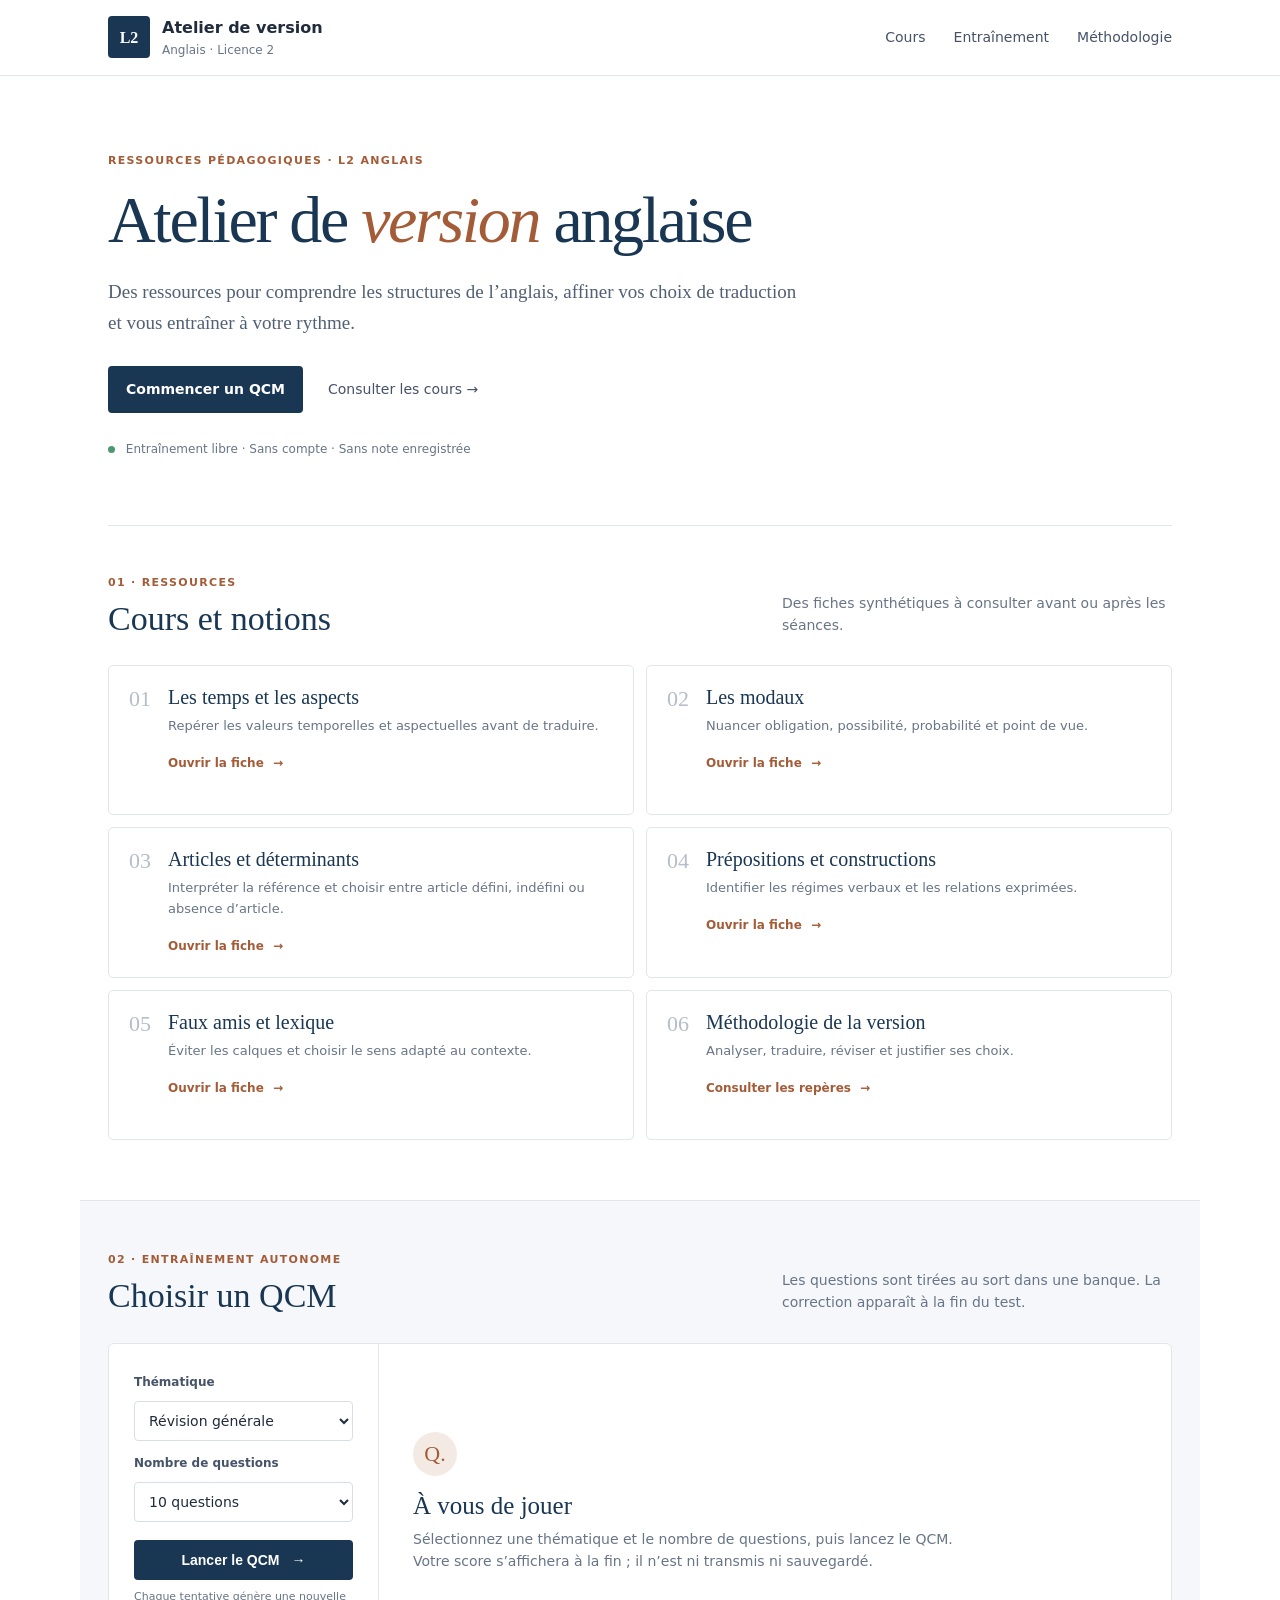
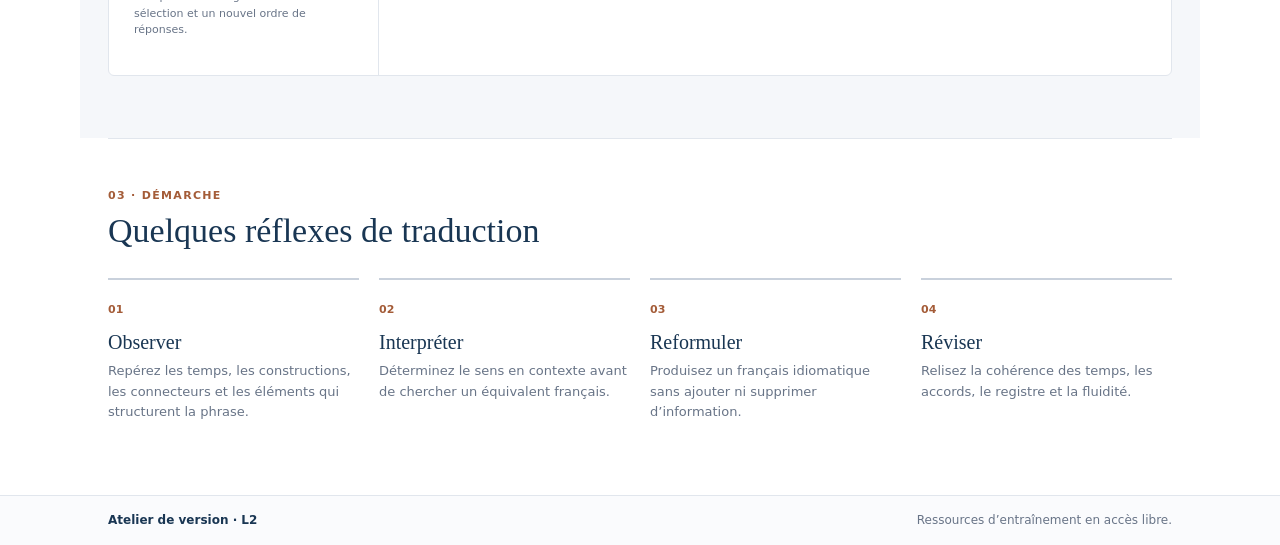
==== index.html @ 43876820 "move files" ====
<!doctype html>
<html lang="fr">
<head>
  <meta charset="utf-8">
  <meta name="viewport" content="width=device-width, initial-scale=1">
  <meta name="description" content="Ressources et entraînement à la version anglaise — Licence 2.">
  <title>Atelier de version anglaise — L2</title>
  <link rel="stylesheet" href="assets/styles.css">
</head>
<body>
  <header class="site-header">
    <div class="header-inner">
      <a class="brand" href="index.html" aria-label="Accueil">
        <span class="brand-mark">L2</span>
        <span><strong>Atelier de version</strong><small>Anglais · Licence 2</small></span>
      </a>
      <nav aria-label="Navigation principale">
        <a href="#cours">Cours</a>
        <a href="#entrainement">Entraînement</a>
        <a href="#methode">Méthodologie</a>
      </nav>
    </div>
  </header>

  <main>
    <section class="hero">
      <div class="eyebrow">Ressources pédagogiques · L2 anglais</div>
      <h1>Atelier de <em>version</em> anglaise</h1>
      <p class="hero-lead">Des ressources pour comprendre les structures de l’anglais, affiner vos choix de traduction et vous entraîner à votre rythme.</p>
      <div class="hero-actions">
        <a class="button button-primary" href="#entrainement">Commencer un QCM</a>
        <a class="text-link" href="#cours">Consulter les cours <span aria-hidden="true">→</span></a>
      </div>
      <div class="hero-note"><span class="status-dot"></span> Entraînement libre · Sans compte · Sans note enregistrée
      </div>
    </section>

    <section class="section" id="cours">
      <div class="section-heading">
        <div><div class="eyebrow">01 · Ressources</div><h2>Cours et notions</h2></div>
        <p>Des fiches synthétiques à consulter avant ou après les séances.</p>
      </div>
      <div class="course-grid" id="course-list">
        <article class="course-card"><span class="course-number">01</span><div><h3>Les temps et les aspects</h3><p>Repérer les valeurs temporelles et aspectuelles avant de traduire.</p><a href="cours/temps-aspects.html">Ouvrir la fiche <span>→</span></a></div></article>
        <article class="course-card"><span class="course-number">02</span><div><h3>Les modaux</h3><p>Nuancer obligation, possibilité, probabilité et point de vue.</p><a href="cours/modaux.html">Ouvrir la fiche <span>→</span></a></div></article>
        <article class="course-card"><span class="course-number">03</span><div><h3>Articles et déterminants</h3><p>Interpréter la référence et choisir entre article défini, indéfini ou absence d’article.</p><a href="cours/articles.html">Ouvrir la fiche <span>→</span></a></div></article>
        <article class="course-card"><span class="course-number">04</span><div><h3>Prépositions et constructions</h3><p>Identifier les régimes verbaux et les relations exprimées.</p><a href="cours/prepositions.html">Ouvrir la fiche <span>→</span></a></div></article>
        <article class="course-card"><span class="course-number">05</span><div><h3>Faux amis et lexique</h3><p>Éviter les calques et choisir le sens adapté au contexte.</p><a href="cours/faux-amis.html">Ouvrir la fiche <span>→</span></a></div></article>
        <article class="course-card"><span class="course-number">06</span><div><h3>Méthodologie de la version</h3><p>Analyser, traduire, réviser et justifier ses choix.</p><a href="#methode">Consulter les repères <span>→</span></a></div></article>
      </div>
    </section>

    <section class="section practice-section" id="entrainement">
      <div class="section-heading">
        <div><div class="eyebrow">02 · Entraînement autonome</div><h2>Choisir un QCM</h2></div>
        <p>Les questions sont tirées au sort dans une banque. La correction apparaît à la fin du test.</p>
      </div>
      <div class="quiz-panel">
        <div class="quiz-controls">
          <label for="category">Thématique</label>
          <select id="category">
            <option value="all">Révision générale</option>
            <option value="tenses">Temps et aspects</option>
            <option value="modals">Modaux</option>
            <option value="articles">Articles</option>
            <option value="prepositions">Prépositions</option>
            <option value="false-friends">Faux amis</option>
          </select>
          <label for="question-count">Nombre de questions</label>
          <select id="question-count">
            <option value="5">5 questions</option>
            <option value="10" selected>10 questions</option>
            <option value="15">15 questions</option>
            <option value="20">20 questions</option>
          </select>
          <button class="button button-primary full-width" id="start-quiz">Lancer le QCM <span aria-hidden="true">→</span></button>
          <p class="small muted">Chaque tentative génère une nouvelle sélection et un nouvel ordre de réponses.</p>
        </div>
        <div class="quiz-intro" id="quiz-area" aria-live="polite">
          <div class="quiz-icon">Q.</div>
          <h3>À vous de jouer</h3>
          <p>Sélectionnez une thématique et le nombre de questions, puis lancez le QCM. Votre score s’affichera à la fin ; il n’est ni transmis ni sauvegardé.</p>
        </div>
      </div>
    </section>

    <section class="section method-section" id="methode">
      <div class="section-heading">
        <div><div class="eyebrow">03 · Démarche</div><h2>Quelques réflexes de traduction</h2></div>
      </div>
      <div class="method-grid">
        <article><span>01</span><h3>Observer</h3><p>Repérez les temps, les constructions, les connecteurs et les éléments qui structurent la phrase.</p></article>
        <article><span>02</span><h3>Interpréter</h3><p>Déterminez le sens en contexte avant de chercher un équivalent français.</p></article>
        <article><span>03</span><h3>Reformuler</h3><p>Produisez un français idiomatique sans ajouter ni supprimer d’information.</p></article>
        <article><span>04</span><h3>Réviser</h3><p>Relisez la cohérence des temps, les accords, le registre et la fluidité.</p></article>
      </div>
    </section>
  </main>

  <footer>
    <div class="footer-inner"><strong>Atelier de version · L2</strong><span>Ressources d’entraînement en accès libre.</span></div>
  </footer>
  <script src="assets/app.js"></script>
</body>
</html>
---- assets/styles.css ----
:root{--ink:#202b3c;--muted:#687487;--line:#e1e6ed;--paper:#fff;--wash:#f5f7fa;--navy:#193653;--accent:#a45c38;--accent-dark:#82472b;--serif:Georgia,"Times New Roman",serif;--sans:system-ui,-apple-system,BlinkMacSystemFont,"Segoe UI",sans-serif}
*{box-sizing:border-box}html{scroll-behavior:smooth}body{margin:0;background:var(--paper);color:var(--ink);font-family:var(--sans);line-height:1.6}.site-header{border-bottom:1px solid var(--line);background:#fff}.header-inner,.footer-inner{max-width:1120px;margin:auto;padding:15px 28px;display:flex;align-items:center;justify-content:space-between;gap:24px}.brand{display:flex;align-items:center;gap:12px;text-decoration:none;color:var(--ink)}.brand-mark{width:42px;height:42px;display:grid;place-items:center;background:var(--navy);color:#fff;font-family:var(--serif);font-weight:bold;border-radius:4px}.brand strong,.brand small{display:block}.brand small{font-size:12px;color:var(--muted)}nav{display:flex;gap:28px}nav a,.text-link{font-size:14px;color:#455267;text-decoration:none}nav a:hover,.text-link:hover{color:var(--accent)}main{max-width:1120px;margin:auto;padding:0 28px}.hero{padding:76px 0 66px;max-width:780px}.eyebrow{text-transform:uppercase;letter-spacing:.12em;font-size:11px;font-weight:750;color:var(--accent)}h1,h2,h3,p{margin-top:0}h1{font:normal clamp(42px,6vw,66px)/1.08 var(--serif);letter-spacing:-.035em;margin:15px 0 20px;color:var(--navy)}h1 em{color:var(--accent);font-style:italic}.hero-lead{font:19px/1.65 var(--serif);color:#526075;max-width:690px;margin-bottom:28px}.hero-actions{display:flex;align-items:center;gap:25px;flex-wrap:wrap}.button{border:0;border-radius:4px;padding:12px 18px;font-weight:650;font-size:14px;cursor:pointer;text-decoration:none;display:inline-flex;align-items:center;justify-content:center;gap:12px}.button-primary{background:var(--navy);color:#fff}.button-primary:hover{background:#274d70}.hero-note{margin-top:27px;color:var(--muted);font-size:12px}.status-dot{display:inline-block;width:7px;height:7px;background:#4b9871;border-radius:50%;margin-right:7px}.section{padding:48px 0 60px;border-top:1px solid var(--line)}.section-heading{display:flex;justify-content:space-between;align-items:end;gap:32px;margin-bottom:26px}.section-heading h2{font:normal 34px/1.2 var(--serif);color:var(--navy);margin:7px 0 0}.section-heading>p{max-width:390px;color:var(--muted);font-size:14px;margin:0 0 3px}.course-grid{display:grid;grid-template-columns:repeat(2,minmax(0,1fr));gap:12px}.course-card{border:1px solid var(--line);border-radius:5px;padding:20px;display:flex;gap:17px;min-height:150px}.course-number{font:22px var(--serif);color:#b5bdc8}.course-card h3,.method-grid h3{font:20px var(--serif);color:var(--navy);margin:0 0 7px}.course-card p,.method-grid p{font-size:13px;color:var(--muted);margin-bottom:12px}.course-card a{font-size:12px;font-weight:700;color:var(--accent);text-decoration:none}.course-card a span{padding-left:5px}.practice-section{background:var(--wash);margin:0 -28px;padding:50px 28px 62px}.quiz-panel{background:#fff;border:1px solid var(--line);border-radius:6px;display:grid;grid-template-columns:270px 1fr;min-height:310px;overflow:hidden}.quiz-controls{padding:25px;border-right:1px solid var(--line);display:flex;flex-direction:column;align-items:stretch;gap:9px}.quiz-controls label{font-size:12px;font-weight:700;color:#465368;margin-top:4px}.quiz-controls select{width:100%;padding:10px;border:1px solid #d8dee7;border-radius:4px;background:#fff;color:var(--ink);font:14px var(--sans)}.full-width{width:100%;margin-top:9px}.small{font-size:11px;line-height:1.5}.muted{color:var(--muted)}.quiz-intro{padding:34px;display:flex;flex-direction:column;justify-content:center;align-items:flex-start}.quiz-icon{width:44px;height:44px;border-radius:50%;background:#f4eae4;color:var(--accent);display:grid;place-items:center;font:22px var(--serif);margin-bottom:16px}.quiz-intro h3{font:25px var(--serif);color:var(--navy);margin-bottom:8px}.quiz-intro p{color:var(--muted);font-size:14px;max-width:570px}.quiz-question{width:100%}.quiz-topline{display:flex;justify-content:space-between;color:var(--muted);font-size:12px;margin-bottom:16px}.quiz-question h3{font:23px/1.35 var(--serif);color:var(--navy);margin-bottom:18px}.answer-list{display:grid;gap:9px}.answer-option{display:flex;gap:12px;align-items:flex-start;padding:12px;border:1px solid var(--line);border-radius:4px;cursor:pointer;font-size:14px}.answer-option:has(input:checked){border-color:var(--accent);background:#fcf8f5}.answer-option input{margin-top:5px;accent-color:var(--accent)}.quiz-nav{display:flex;justify-content:space-between;gap:10px;margin-top:22px}.button-secondary{background:#edf0f4;color:var(--ink)}.button:disabled{opacity:.45;cursor:not-allowed}.result-score{font:48px var(--serif);color:var(--accent);margin:8px 0}.review-list{width:100%;display:grid;gap:12px;margin-top:15px}.review-item{padding:13px;border:1px solid var(--line);border-radius:4px;font-size:13px}.review-item strong{display:block;color:var(--navy);margin-bottom:5px}.review-item .good{color:#28734e}.review-item .bad{color:#a34535}.method-grid{display:grid;grid-template-columns:repeat(4,1fr);gap:20px}.method-grid article{border-top:2px solid #c9d1dc;padding-top:15px}.method-grid article>span{font-size:11px;color:var(--accent);font-weight:750}.method-grid h3{margin-top:10px}footer{border-top:1px solid var(--line);background:#fafbfd}.footer-inner{font-size:12px;color:var(--muted)}.footer-inner strong{color:var(--navy)}@media(max-width:700px){.header-inner{align-items:flex-start;flex-direction:column}.header-inner nav{gap:17px;flex-wrap:wrap}.hero{padding:52px 0}.section-heading{display:block}.section-heading>p{margin-top:12px}.course-grid{grid-template-columns:1fr}.quiz-panel{grid-template-columns:1fr}.quiz-controls{border-right:0;border-bottom:1px solid var(--line)}.method-grid{grid-template-columns:repeat(2,1fr)}.footer-inner{align-items:flex-start;flex-direction:column;gap:5px}}@media(max-width:420px){main{padding:0 18px}.header-inner,.footer-inner{padding-left:18px;padding-right:18px}.practice-section{margin:0 -18px;padding-left:18px;padding-right:18px}.method-grid{grid-template-columns:1fr 1fr}.quiz-intro{padding:24px}}
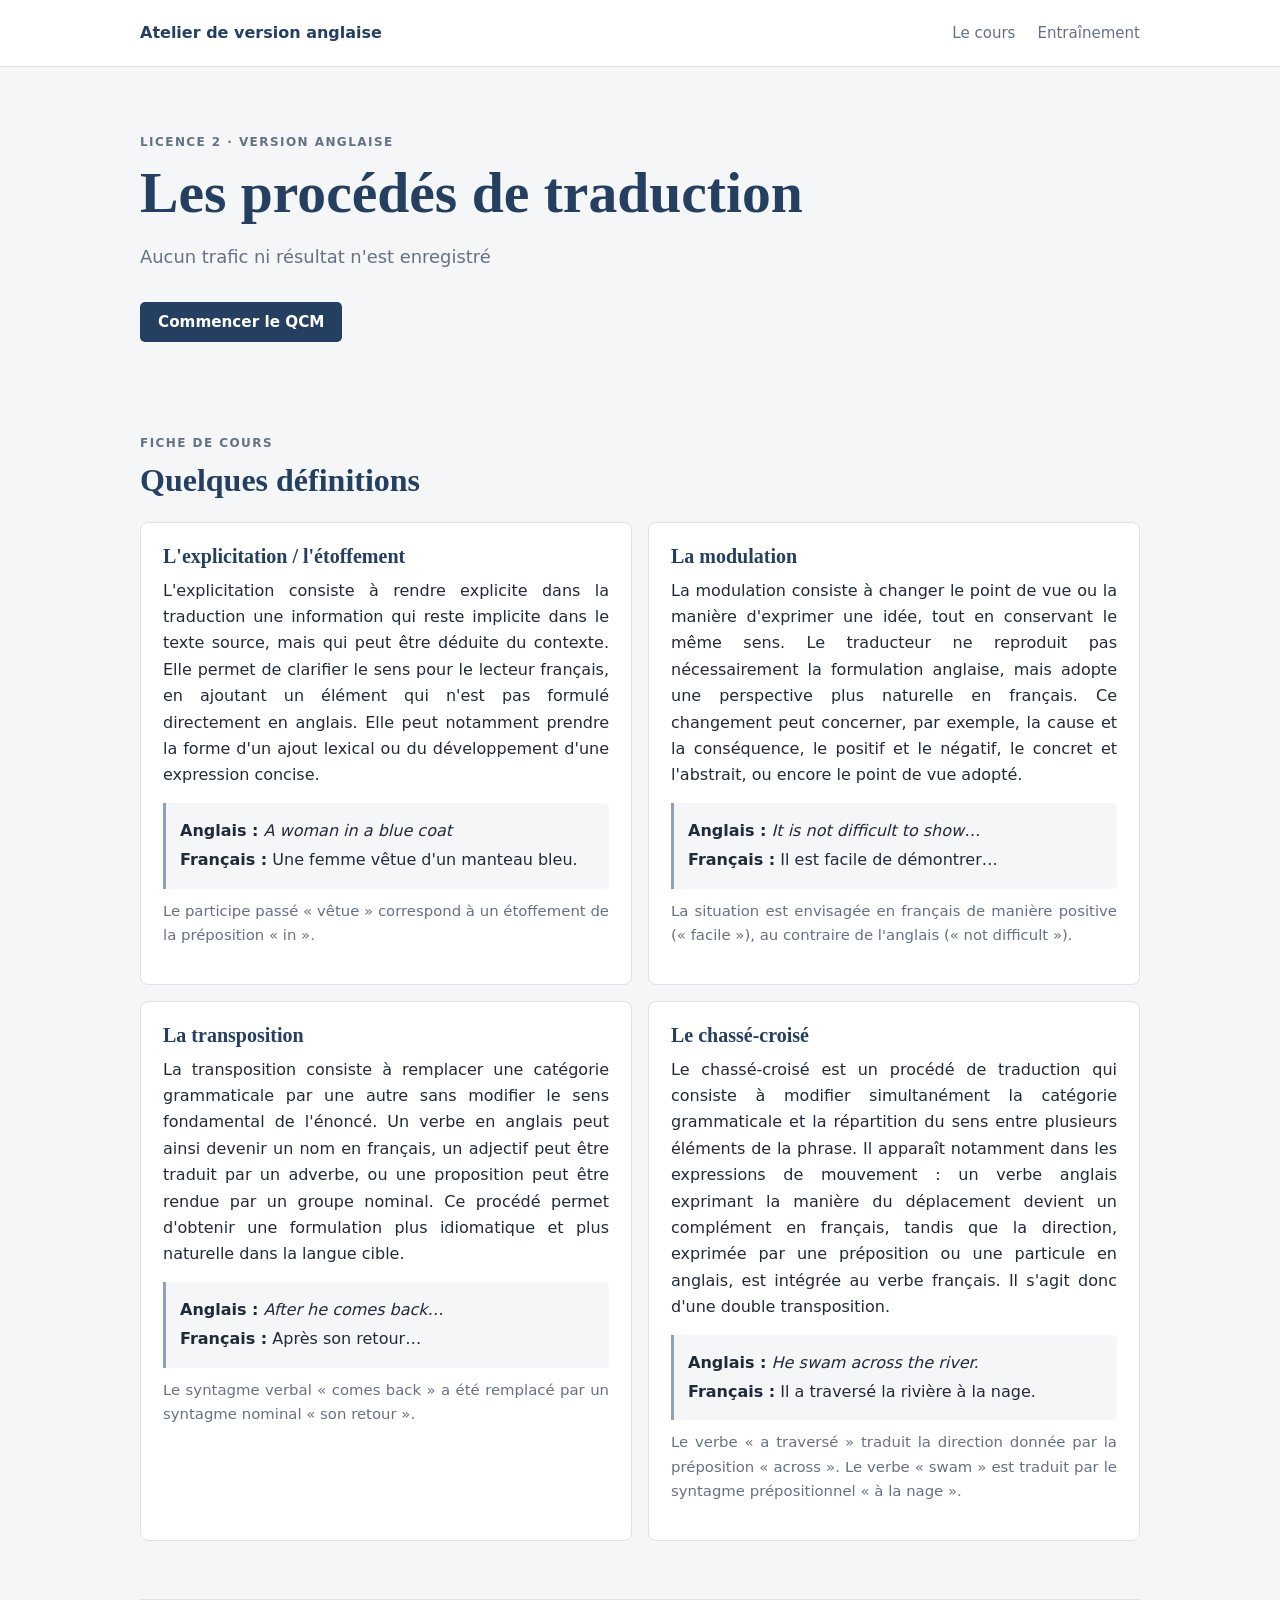
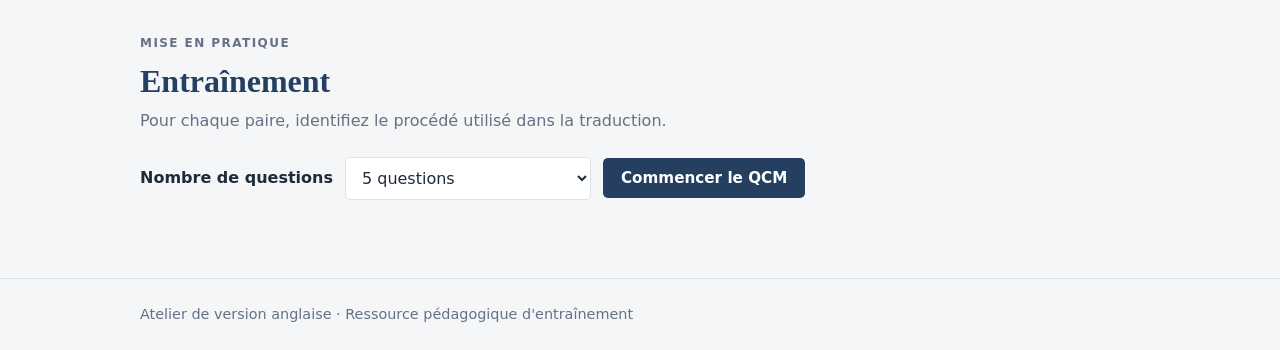
==== commit b3d751e1: "change for procedes" ====
--- a/index.html
+++ b/index.html
@@ -3,103 +3,68 @@
 <head>
   <meta charset="utf-8">
   <meta name="viewport" content="width=device-width, initial-scale=1">
-  <meta name="description" content="Ressources et entraînement à la version anglaise — Licence 2.">
-  <title>Atelier de version anglaise — L2</title>
+  <meta name="description" content="Cours et entraînement à l'identification des procédés de traduction.">
+  <title>Atelier de version anglaise — Procédés de traduction</title>
   <link rel="stylesheet" href="assets/styles.css">
 </head>
 <body>
-  <header class="site-header">
-    <div class="header-inner">
-      <a class="brand" href="index.html" aria-label="Accueil">
-        <span class="brand-mark">L2</span>
-        <span><strong>Atelier de version</strong><small>Anglais · Licence 2</small></span>
-      </a>
-      <nav aria-label="Navigation principale">
-        <a href="#cours">Cours</a>
-        <a href="#entrainement">Entraînement</a>
-        <a href="#methode">Méthodologie</a>
-      </nav>
+<header class="site-header">
+  <div class="container header-inner">
+    <a class="brand" href="index.html">Atelier de version anglaise</a>
+    <nav aria-label="Navigation principale">
+      <a href="#cours">Le cours</a>
+      <a href="#entrainement">Entraînement</a>
+    </nav>
+  </div>
+</header>
+<main class="container">
+  <section class="intro">
+    <p class="eyebrow">Licence 2 · Version anglaise</p>
+    <h1>Les procédés de traduction</h1>
+    <p>Aucun trafic ni résultat n'est enregistré</p>
+    <a class="primary-link" href="#entrainement">Commencer le QCM</a>
+  </section>
+
+  <section id="cours" class="section">
+    <div class="section-heading">
+      <p class="eyebrow">Fiche de cours</p>
+      <h2>Quelques définitions</h2>
     </div>
-  </header>
+    <div id="definitions" class="definition-grid"></div>
+  </section>
 
-  <main>
-    <section class="hero">
-      <div class="eyebrow">Ressources pédagogiques · L2 anglais</div>
-      <h1>Atelier de <em>version</em> anglaise</h1>
-      <p class="hero-lead">Des ressources pour comprendre les structures de l’anglais, affiner vos choix de traduction et vous entraîner à votre rythme.</p>
-      <div class="hero-actions">
-        <a class="button button-primary" href="#entrainement">Commencer un QCM</a>
-        <a class="text-link" href="#cours">Consulter les cours <span aria-hidden="true">→</span></a>
+  <section id="entrainement" class="section quiz-section">
+    <div class="section-heading">
+      <p class="eyebrow">Mise en pratique</p>
+      <h2>Entraînement</h2>
+      <p>Pour chaque paire, identifiez le procédé utilisé dans la traduction.</p>
+    </div>
+    <div class="quiz-controls">
+      <label for="question-count">Nombre de questions</label>
+      <select id="question-count">
+        <option value="5">5 questions</option>
+        <option value="10">10 questions</option>
+        <option value="15">15 questions</option>
+        <option value="20">20 questions</option>
+        <option value="all">Toutes les questions (58)</option>
+      </select>
+      <button id="start-quiz" class="button">Commencer le QCM</button>
+    </div>
+    <div id="quiz" class="quiz-card" hidden>
+      <div class="quiz-topline">
+        <span id="progress">Question 1</span>
+        <span id="answered-count"></span>
       </div>
-      <div class="hero-note"><span class="status-dot"></span> Entraînement libre · Sans compte · Sans note enregistrée
+      <div class="progress-track"><div id="progress-bar"></div></div>
+      <div id="question-content"></div>
+      <div class="quiz-actions">
+        <button id="next-question" class="button" disabled>Question suivante</button>
       </div>
-    </section>
-
-    <section class="section" id="cours">
-      <div class="section-heading">
-        <div><div class="eyebrow">01 · Ressources</div><h2>Cours et notions</h2></div>
-        <p>Des fiches synthétiques à consulter avant ou après les séances.</p>
-      </div>
-      <div class="course-grid" id="course-list">
-        <article class="course-card"><span class="course-number">01</span><div><h3>Les temps et les aspects</h3><p>Repérer les valeurs temporelles et aspectuelles avant de traduire.</p><a href="cours/temps-aspects.html">Ouvrir la fiche <span>→</span></a></div></article>
-        <article class="course-card"><span class="course-number">02</span><div><h3>Les modaux</h3><p>Nuancer obligation, possibilité, probabilité et point de vue.</p><a href="cours/modaux.html">Ouvrir la fiche <span>→</span></a></div></article>
-        <article class="course-card"><span class="course-number">03</span><div><h3>Articles et déterminants</h3><p>Interpréter la référence et choisir entre article défini, indéfini ou absence d’article.</p><a href="cours/articles.html">Ouvrir la fiche <span>→</span></a></div></article>
-        <article class="course-card"><span class="course-number">04</span><div><h3>Prépositions et constructions</h3><p>Identifier les régimes verbaux et les relations exprimées.</p><a href="cours/prepositions.html">Ouvrir la fiche <span>→</span></a></div></article>
-        <article class="course-card"><span class="course-number">05</span><div><h3>Faux amis et lexique</h3><p>Éviter les calques et choisir le sens adapté au contexte.</p><a href="cours/faux-amis.html">Ouvrir la fiche <span>→</span></a></div></article>
-        <article class="course-card"><span class="course-number">06</span><div><h3>Méthodologie de la version</h3><p>Analyser, traduire, réviser et justifier ses choix.</p><a href="#methode">Consulter les repères <span>→</span></a></div></article>
-      </div>
-    </section>
-
-    <section class="section practice-section" id="entrainement">
-      <div class="section-heading">
-        <div><div class="eyebrow">02 · Entraînement autonome</div><h2>Choisir un QCM</h2></div>
-        <p>Les questions sont tirées au sort dans une banque. La correction apparaît à la fin du test.</p>
-      </div>
-      <div class="quiz-panel">
-        <div class="quiz-controls">
-          <label for="category">Thématique</label>
-          <select id="category">
-            <option value="all">Révision générale</option>
-            <option value="tenses">Temps et aspects</option>
-            <option value="modals">Modaux</option>
-            <option value="articles">Articles</option>
-            <option value="prepositions">Prépositions</option>
-            <option value="false-friends">Faux amis</option>
-          </select>
-          <label for="question-count">Nombre de questions</label>
-          <select id="question-count">
-            <option value="5">5 questions</option>
-            <option value="10" selected>10 questions</option>
-            <option value="15">15 questions</option>
-            <option value="20">20 questions</option>
-          </select>
-          <button class="button button-primary full-width" id="start-quiz">Lancer le QCM <span aria-hidden="true">→</span></button>
-          <p class="small muted">Chaque tentative génère une nouvelle sélection et un nouvel ordre de réponses.</p>
-        </div>
-        <div class="quiz-intro" id="quiz-area" aria-live="polite">
-          <div class="quiz-icon">Q.</div>
-          <h3>À vous de jouer</h3>
-          <p>Sélectionnez une thématique et le nombre de questions, puis lancez le QCM. Votre score s’affichera à la fin ; il n’est ni transmis ni sauvegardé.</p>
-        </div>
-      </div>
-    </section>
-
-    <section class="section method-section" id="methode">
-      <div class="section-heading">
-        <div><div class="eyebrow">03 · Démarche</div><h2>Quelques réflexes de traduction</h2></div>
-      </div>
-      <div class="method-grid">
-        <article><span>01</span><h3>Observer</h3><p>Repérez les temps, les constructions, les connecteurs et les éléments qui structurent la phrase.</p></article>
-        <article><span>02</span><h3>Interpréter</h3><p>Déterminez le sens en contexte avant de chercher un équivalent français.</p></article>
-        <article><span>03</span><h3>Reformuler</h3><p>Produisez un français idiomatique sans ajouter ni supprimer d’information.</p></article>
-        <article><span>04</span><h3>Réviser</h3><p>Relisez la cohérence des temps, les accords, le registre et la fluidité.</p></article>
-      </div>
-    </section>
-  </main>
-
-  <footer>
-    <div class="footer-inner"><strong>Atelier de version · L2</strong><span>Ressources d’entraînement en accès libre.</span></div>
-  </footer>
-  <script src="assets/app.js"></script>
+    </div>
+    <div id="results" class="results-card" hidden></div>
+  </section>
+</main>
+<footer><div class="container">Atelier de version anglaise · Ressource pédagogique d'entraînement</div></footer>
+<script src="assets/app.js"></script>
 </body>
 </html>
--- a/assets/styles.css
+++ b/assets/styles.css
@@ -1,2 +1,459 @@
-:root{--ink:#202b3c;--muted:#687487;--line:#e1e6ed;--paper:#fff;--wash:#f5f7fa;--navy:#193653;--accent:#a45c38;--accent-dark:#82472b;--serif:Georgia,"Times New Roman",serif;--sans:system-ui,-apple-system,BlinkMacSystemFont,"Segoe UI",sans-serif}
-*{box-sizing:border-box}html{scroll-behavior:smooth}body{margin:0;background:var(--paper);color:var(--ink);font-family:var(--sans);line-height:1.6}.site-header{border-bottom:1px solid var(--line);background:#fff}.header-inner,.footer-inner{max-width:1120px;margin:auto;padding:15px 28px;display:flex;align-items:center;justify-content:space-between;gap:24px}.brand{display:flex;align-items:center;gap:12px;text-decoration:none;color:var(--ink)}.brand-mark{width:42px;height:42px;display:grid;place-items:center;background:var(--navy);color:#fff;font-family:var(--serif);font-weight:bold;border-radius:4px}.brand strong,.brand small{display:block}.brand small{font-size:12px;color:var(--muted)}nav{display:flex;gap:28px}nav a,.text-link{font-size:14px;color:#455267;text-decoration:none}nav a:hover,.text-link:hover{color:var(--accent)}main{max-width:1120px;margin:auto;padding:0 28px}.hero{padding:76px 0 66px;max-width:780px}.eyebrow{text-transform:uppercase;letter-spacing:.12em;font-size:11px;font-weight:750;color:var(--accent)}h1,h2,h3,p{margin-top:0}h1{font:normal clamp(42px,6vw,66px)/1.08 var(--serif);letter-spacing:-.035em;margin:15px 0 20px;color:var(--navy)}h1 em{color:var(--accent);font-style:italic}.hero-lead{font:19px/1.65 var(--serif);color:#526075;max-width:690px;margin-bottom:28px}.hero-actions{display:flex;align-items:center;gap:25px;flex-wrap:wrap}.button{border:0;border-radius:4px;padding:12px 18px;font-weight:650;font-size:14px;cursor:pointer;text-decoration:none;display:inline-flex;align-items:center;justify-content:center;gap:12px}.button-primary{background:var(--navy);color:#fff}.button-primary:hover{background:#274d70}.hero-note{margin-top:27px;color:var(--muted);font-size:12px}.status-dot{display:inline-block;width:7px;height:7px;background:#4b9871;border-radius:50%;margin-right:7px}.section{padding:48px 0 60px;border-top:1px solid var(--line)}.section-heading{display:flex;justify-content:space-between;align-items:end;gap:32px;margin-bottom:26px}.section-heading h2{font:normal 34px/1.2 var(--serif);color:var(--navy);margin:7px 0 0}.section-heading>p{max-width:390px;color:var(--muted);font-size:14px;margin:0 0 3px}.course-grid{display:grid;grid-template-columns:repeat(2,minmax(0,1fr));gap:12px}.course-card{border:1px solid var(--line);border-radius:5px;padding:20px;display:flex;gap:17px;min-height:150px}.course-number{font:22px var(--serif);color:#b5bdc8}.course-card h3,.method-grid h3{font:20px var(--serif);color:var(--navy);margin:0 0 7px}.course-card p,.method-grid p{font-size:13px;color:var(--muted);margin-bottom:12px}.course-card a{font-size:12px;font-weight:700;color:var(--accent);text-decoration:none}.course-card a span{padding-left:5px}.practice-section{background:var(--wash);margin:0 -28px;padding:50px 28px 62px}.quiz-panel{background:#fff;border:1px solid var(--line);border-radius:6px;display:grid;grid-template-columns:270px 1fr;min-height:310px;overflow:hidden}.quiz-controls{padding:25px;border-right:1px solid var(--line);display:flex;flex-direction:column;align-items:stretch;gap:9px}.quiz-controls label{font-size:12px;font-weight:700;color:#465368;margin-top:4px}.quiz-controls select{width:100%;padding:10px;border:1px solid #d8dee7;border-radius:4px;background:#fff;color:var(--ink);font:14px var(--sans)}.full-width{width:100%;margin-top:9px}.small{font-size:11px;line-height:1.5}.muted{color:var(--muted)}.quiz-intro{padding:34px;display:flex;flex-direction:column;justify-content:center;align-items:flex-start}.quiz-icon{width:44px;height:44px;border-radius:50%;background:#f4eae4;color:var(--accent);display:grid;place-items:center;font:22px var(--serif);margin-bottom:16px}.quiz-intro h3{font:25px var(--serif);color:var(--navy);margin-bottom:8px}.quiz-intro p{color:var(--muted);font-size:14px;max-width:570px}.quiz-question{width:100%}.quiz-topline{display:flex;justify-content:space-between;color:var(--muted);font-size:12px;margin-bottom:16px}.quiz-question h3{font:23px/1.35 var(--serif);color:var(--navy);margin-bottom:18px}.answer-list{display:grid;gap:9px}.answer-option{display:flex;gap:12px;align-items:flex-start;padding:12px;border:1px solid var(--line);border-radius:4px;cursor:pointer;font-size:14px}.answer-option:has(input:checked){border-color:var(--accent);background:#fcf8f5}.answer-option input{margin-top:5px;accent-color:var(--accent)}.quiz-nav{display:flex;justify-content:space-between;gap:10px;margin-top:22px}.button-secondary{background:#edf0f4;color:var(--ink)}.button:disabled{opacity:.45;cursor:not-allowed}.result-score{font:48px var(--serif);color:var(--accent);margin:8px 0}.review-list{width:100%;display:grid;gap:12px;margin-top:15px}.review-item{padding:13px;border:1px solid var(--line);border-radius:4px;font-size:13px}.review-item strong{display:block;color:var(--navy);margin-bottom:5px}.review-item .good{color:#28734e}.review-item .bad{color:#a34535}.method-grid{display:grid;grid-template-columns:repeat(4,1fr);gap:20px}.method-grid article{border-top:2px solid #c9d1dc;padding-top:15px}.method-grid article>span{font-size:11px;color:var(--accent);font-weight:750}.method-grid h3{margin-top:10px}footer{border-top:1px solid var(--line);background:#fafbfd}.footer-inner{font-size:12px;color:var(--muted)}.footer-inner strong{color:var(--navy)}@media(max-width:700px){.header-inner{align-items:flex-start;flex-direction:column}.header-inner nav{gap:17px;flex-wrap:wrap}.hero{padding:52px 0}.section-heading{display:block}.section-heading>p{margin-top:12px}.course-grid{grid-template-columns:1fr}.quiz-panel{grid-template-columns:1fr}.quiz-controls{border-right:0;border-bottom:1px solid var(--line)}.method-grid{grid-template-columns:repeat(2,1fr)}.footer-inner{align-items:flex-start;flex-direction:column;gap:5px}}@media(max-width:420px){main{padding:0 18px}.header-inner,.footer-inner{padding-left:18px;padding-right:18px}.practice-section{margin:0 -18px;padding-left:18px;padding-right:18px}.method-grid{grid-template-columns:1fr 1fr}.quiz-intro{padding:24px}}
+
+/* ========================================
+   1. VARIABLES GLOBALES
+======================================== */
+
+:root {
+    --ink: #202b3a;
+    --muted: #657184;
+    --line: #dce2e9;
+    --paper: #fff;
+    --wash: #f4f6f8;
+    --accent: #243f60;
+    --accent-soft: #e9eff5;
+    --good: #216443;
+    --bad: #9b3030;
+}
+
+
+/* ========================================
+   2. BASE ET CONFIGURATION GÉNÉRALE
+======================================== */
+
+* {
+    box-sizing: border-box;
+}
+
+html {
+    scroll-behavior: smooth;
+}
+
+body {
+    margin: 0;
+    background: var(--wash);
+    color: var(--ink);
+    font: 16px/1.65 system-ui, -apple-system, BlinkMacSystemFont, "Segoe UI", sans-serif;
+}
+
+.container {
+    width: min(100% - 36px, 1000px);
+    margin: auto;
+}
+
+
+/* ========================================
+   3. EN-TÊTE ET NAVIGATION
+======================================== */
+
+.site-header {
+    background: #fff;
+    border-bottom: 1px solid var(--line);
+}
+
+.header-inner {
+    min-height: 66px;
+    display: flex;
+    align-items: center;
+    justify-content: space-between;
+    gap: 20px;
+}
+
+.brand {
+    font-weight: 700;
+    color: var(--accent);
+    text-decoration: none;
+}
+
+.site-header nav {
+    display: flex;
+    gap: 22px;
+}
+
+.site-header nav a {
+    color: var(--muted);
+    text-decoration: none;
+    font-size: .94rem;
+}
+
+.site-header nav a:hover {
+    color: var(--accent);
+}
+
+
+/* ========================================
+   4. SECTION INTRODUCTIVE
+======================================== */
+
+.intro {
+    padding: 66px 0 58px;
+    max-width: 760px;
+}
+
+.eyebrow {
+    text-transform: uppercase;
+    letter-spacing: .12em;
+    font-size: .75rem;
+    font-weight: 700;
+    color: var(--muted);
+    margin: 0 0 8px;
+}
+
+.intro h1 {
+    font-family: Georgia, serif;
+    font-size: clamp(2.2rem, 6vw, 3.6rem);
+    line-height: 1.1;
+    margin: 0 0 16px;
+    color: var(--accent);
+}
+
+.intro > p:not(.eyebrow) {
+    font-size: 1.12rem;
+    color: var(--muted);
+    max-width: 650px;
+}
+
+
+/* ========================================
+   5. BOUTONS ET LIENS PRINCIPAUX
+======================================== */
+
+.primary-link,
+.button {
+    display: inline-block;
+    background: var(--accent);
+    color: #fff;
+    border: 0;
+    border-radius: 5px;
+    padding: 11px 18px;
+    text-decoration: none;
+    font: 600 .95rem system-ui;
+    cursor: pointer;
+}
+
+.primary-link {
+    margin-top: 12px;
+}
+
+.button:disabled {
+    opacity: .45;
+    cursor: not-allowed;
+}
+
+
+/* ========================================
+   6. SECTIONS ET TITRES
+======================================== */
+
+.section {
+    padding: 34px 0 58px;
+}
+
+.section-heading {
+    margin-bottom: 22px;
+}
+
+.section-heading h2 {
+    font: 700 2rem/1.2 Georgia, serif;
+    color: var(--accent);
+    margin: 0 0 8px;
+}
+
+.section-heading p:last-child {
+    color: var(--muted);
+    margin: 0;
+}
+
+
+/* ========================================
+   7. CARTES DE DÉFINITION
+======================================== */
+
+.definition-grid {
+    display: grid;
+    grid-template-columns: repeat(2, minmax(0, 1fr));
+    gap: 16px;
+}
+
+.definition-card,
+.quiz-card,
+.results-card {
+    background: var(--paper);
+    border: 1px solid var(--line);
+    border-radius: 8px;
+    padding: 22px;
+}
+
+.definition-card h3 {
+    font: 700 1.25rem Georgia, serif;
+    color: var(--accent);
+    margin: 0 0 10px;
+}
+
+.definition-card p {
+    margin: 0 0 14px;
+    text-align: justify;
+}
+
+.example {
+    background: var(--wash);
+    border-left: 3px solid #8da2b8;
+    padding: 12px 14px;
+    border-radius: 0 5px 5px 0;
+}
+
+.example p {
+    margin: 3px 0;
+}
+
+.explanation {
+    font-size: .93rem;
+    color: var(--muted);
+    margin-top: 10px !important;
+}
+
+
+/* ========================================
+   8. SECTION QUIZ
+======================================== */
+
+.quiz-section {
+    border-top: 1px solid var(--line);
+}
+
+.quiz-controls {
+    display: flex;
+    align-items: center;
+    gap: 12px;
+    flex-wrap: wrap;
+    margin-bottom: 20px;
+}
+
+.quiz-controls label {
+    font-weight: 600;
+}
+
+.quiz-controls select {
+    padding: 10px 12px;
+    border: 1px solid var(--line);
+    border-radius: 5px;
+    background: white;
+    color: var(--ink);
+    font: inherit;
+}
+
+.quiz-card {
+    max-width: 780px;
+}
+
+
+/* ========================================
+   9. PROGRESSION DU QUIZ
+======================================== */
+
+.quiz-topline {
+    display: flex;
+    justify-content: space-between;
+    color: var(--muted);
+    font-size: .9rem;
+    font-weight: 600;
+}
+
+.progress-track {
+    height: 6px;
+    background: var(--wash);
+    border-radius: 10px;
+    margin: 12px 0 24px;
+    overflow: hidden;
+}
+
+.progress-track div {
+    height: 100%;
+    width: 0;
+    background: var(--accent);
+    transition: width .2s;
+}
+
+
+/* ========================================
+   10. AFFICHAGE DES QUESTIONS
+======================================== */
+
+.question-label {
+    font-size: .78rem;
+    text-transform: uppercase;
+    letter-spacing: .1em;
+    color: var(--muted);
+    font-weight: 700;
+}
+
+.translation-box {
+    background: var(--accent-soft);
+    border-left: 4px solid var(--accent);
+    border-radius: 6px;
+    padding: 20px 22px;
+    margin: 18px 0 24px;
+}
+
+.english {
+    font-family: Georgia, serif;
+    font-size: 1.2rem;
+    font-weight: 500;
+    line-height: 1.5;
+    margin: 0 0 8px;
+    color: var(--ink);
+}
+
+.french {
+    font-family: Georgia, serif;
+    font-size: 1.2rem;
+    font-weight: 500;
+    line-height: 1.5;
+    color: var(--muted);
+    margin: 0;
+}
+
+
+/* ========================================
+   11. RÉPONSES ET SÉLECTION
+======================================== */
+
+.answers {
+    display: grid;
+    gap: 10px;
+}
+
+.answer {
+    display: flex;
+    align-items: center;
+    gap: 12px;
+    text-align: left;
+    background: white;
+    border: 1px solid var(--line);
+    border-radius: 6px;
+    padding: 12px 14px;
+    color: var(--ink);
+    font: inherit;
+    cursor: pointer;
+}
+
+.answer:hover {
+    border-color: #879bb0;
+    background: #f8fafc;
+}
+
+.answer.selected {
+    border-color: var(--accent);
+    background: var(--accent-soft);
+}
+
+.answer .letter {
+    display: grid;
+    place-items: center;
+    flex: 0 0 27px;
+    height: 27px;
+    border-radius: 50%;
+    background: var(--wash);
+    font-weight: 700;
+    font-size: .85rem;
+}
+
+
+/* ========================================
+   12. ACTIONS DU QUIZ
+======================================== */
+
+.quiz-actions {
+    display: flex;
+    justify-content: flex-end;
+    margin-top: 22px;
+}
+
+
+/* ========================================
+   13. RÉSULTATS ET CORRECTION
+======================================== */
+
+.results-card {
+    max-width: 780px;
+    margin-top: 18px;
+}
+
+.score {
+    font: 700 2rem Georgia, serif;
+    color: var(--accent);
+}
+
+.review-item {
+    border-top: 1px solid var(--line);
+    padding: 14px 0;
+}
+
+.review-item h4 {
+    margin: 0 0 6px;
+}
+
+.review-item p {
+    margin: 3px 0;
+}
+
+.correct-text {
+    color: var(--good);
+}
+
+.incorrect-text {
+    color: var(--bad);
+}
+
+
+/* ========================================
+   14. PIED DE PAGE
+======================================== */
+
+footer {
+    border-top: 1px solid var(--line);
+    padding: 24px 0;
+    color: var(--muted);
+    font-size: .9rem;
+}
+
+
+/* ========================================
+   15. RESPONSIVE : TABLETTES ET MOBILES
+======================================== */
+
+@media (max-width: 680px) {
+
+    .header-inner {
+        align-items: flex-start;
+        padding: 14px 0;
+        flex-direction: column;
+    }
+
+    .site-header nav {
+        gap: 16px;
+    }
+
+    .intro {
+        padding: 46px 0;
+    }
+
+    .definition-grid {
+        grid-template-columns: 1fr;
+    }
+
+    .definition-card,
+    .quiz-card,
+    .results-card {
+        padding: 18px;
+    }
+
+    .quiz-controls {
+        align-items: flex-start;
+        flex-direction: column;
+    }
+
+    .quiz-controls select,
+    .quiz-controls .button {
+        width: 100%;
+    }
+}
